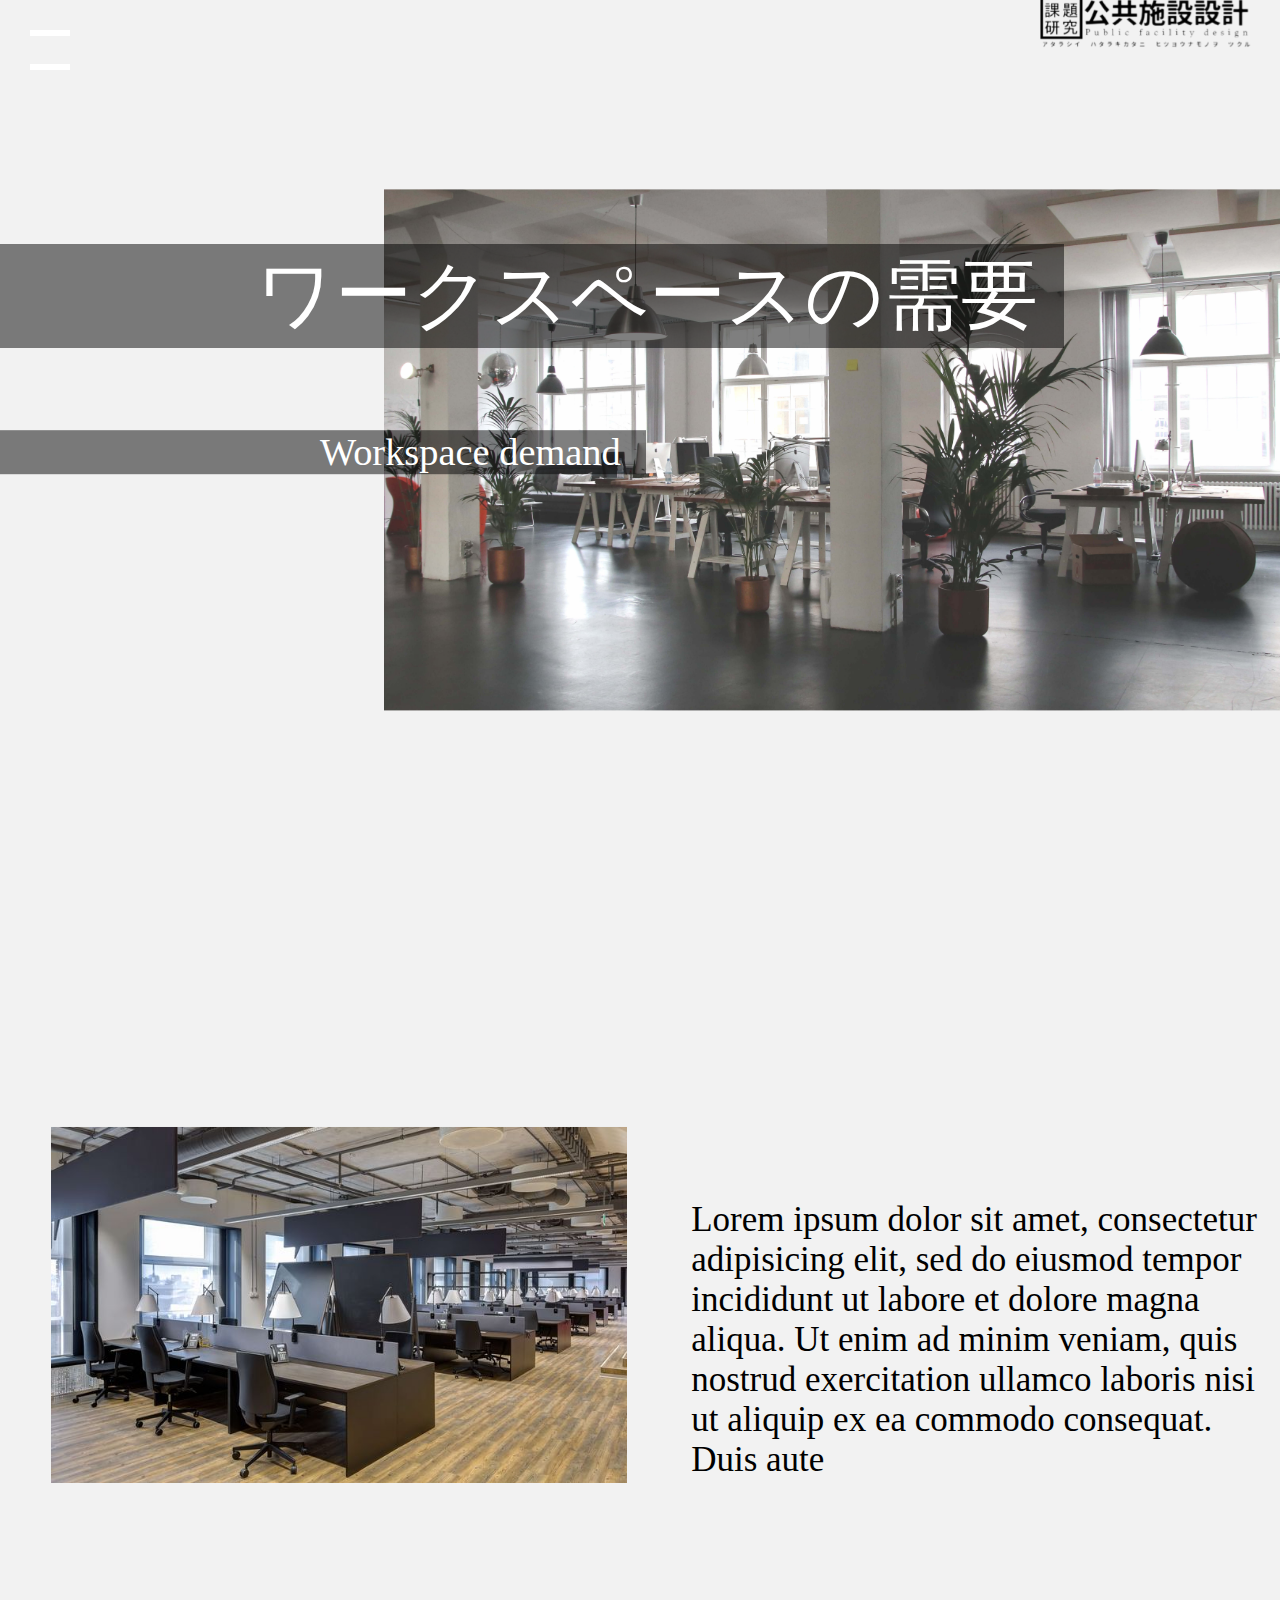
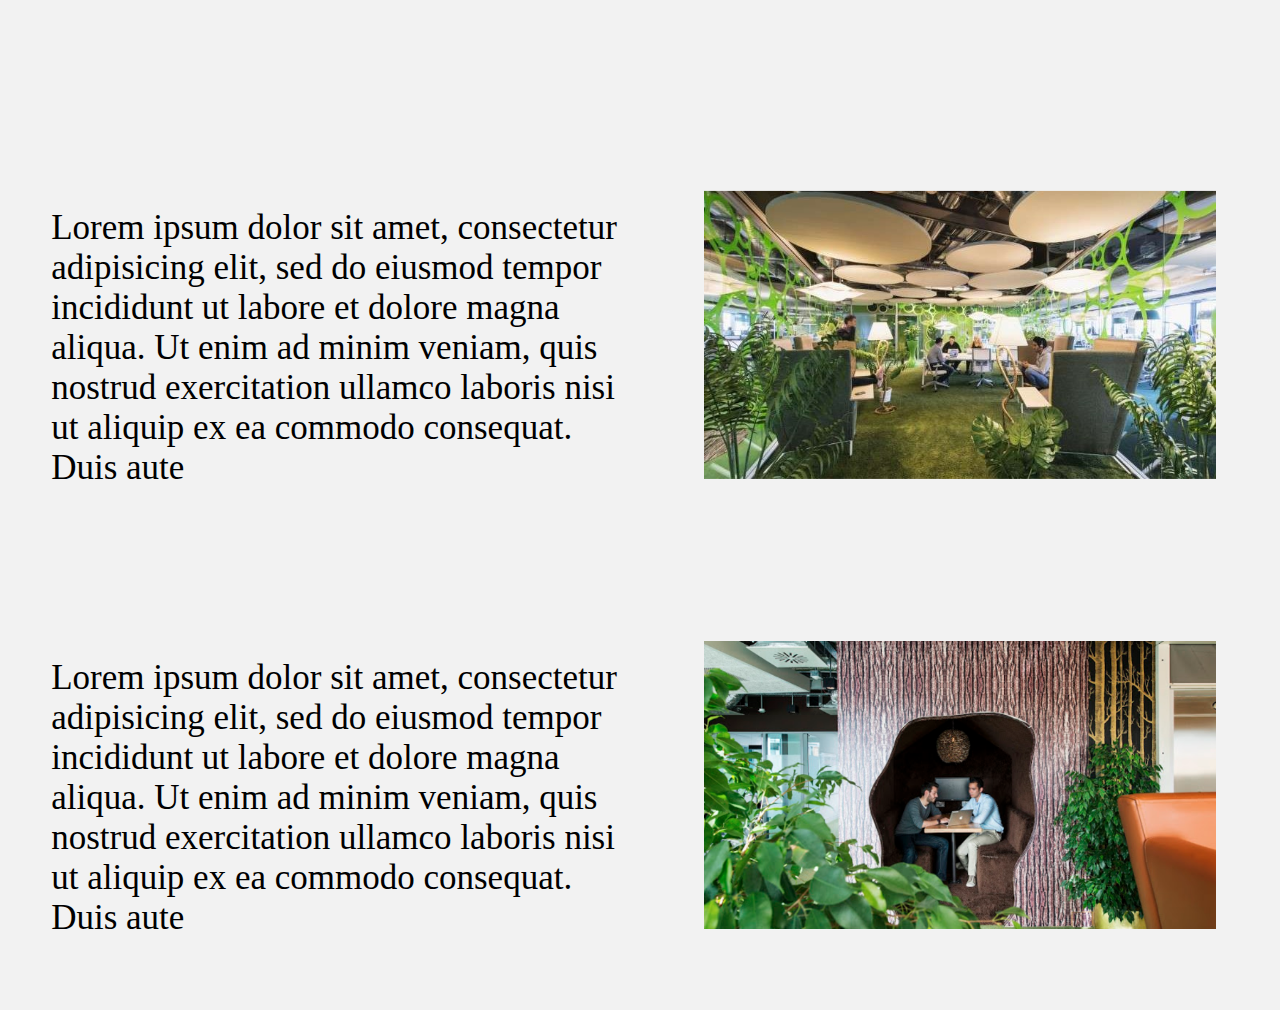
==== reiaut.html @ 99fd2c23 "first comit" ====
<!DOCTYPE html>
<html>

<head>
  <meta charset="utf-8">
  <meta name="viewport" content="width=device-width, initial-scale=1.0, maximum-scale=1.0, minimum-scale=1.0">
  <link rel="stylesheet" type="text/css" media="all" href="./css/reiaut.css" />

  <link rel="stylesheet" type='text/css' media='all' href="./css/menu.css" />
  <link
    href="https://fonts.googleapis.com/css?family=Roboto:100,100i,300,300i,400,400i,700,700i%7CMaitree:200,300,400,600,700&subset=latin-ext"
    rel="stylesheet" />
  <link rel="shortcut icon" sizes="16x16" href="images/favicons/favicon.png">
  <script src="https://code.jquery.com/jquery-3.5.1.js" integrity="sha256-QWo7LDvxbWT2tbbQ97B53yJnYU3WhH/C8ycbRAkjPDc="
    crossorigin="anonymous"></script>
  <title></title>
</head>

<body>
  <header>
    <div class="hamburger-menu">
      <div class="hamburger-menu-line line-top"></div>
      <div class="hamburger-menu-line line-bottom"></div>

      <div class="menu-background"></div>

      <div class="content">
        <ul>
          <li>はじめに</li>
          <li>オフィスレイアウト</li>
          <li>公共施設設計</li>
          <li>考察</li>
        </ul>
      </div>
    </div>
    <div class="logo"><img src="images/無題.png" alt=""></div>
  </header>

  <div id="container">
    <div class="gridbox" id="itemA"><img src="images/36770570753e8d20026a999f34835ad1.jpg" alt="">
    <div class="main">ワークスペースの需要</div><div class="sub">Workspace demand</div></div>
    <div class="gridbox" id="itemB"><img src="images/8360-00001-1.jpg" alt=""></div>
    <div class="gridbox" id="itemC"><p>Lorem ipsum dolor sit amet, consectetur adipisicing elit,
       sed do eiusmod tempor incididunt ut labore et dolore magna aliqua. Ut enim ad minim veniam,
       quis nostrud exercitation ullamco laboris nisi ut aliquip ex ea commodo consequat. Duis aute
  </p></div>
    <div class="gridbox" id="itemD"><p>Lorem ipsum dolor sit amet, consectetur adipisicing elit,
       sed do eiusmod tempor incididunt ut labore et dolore magna aliqua. Ut enim ad minim veniam,
       quis nostrud exercitation ullamco laboris nisi ut aliquip ex ea commodo consequat. Duis aute
  </p></div>
    <div class="gridbox" id="itemE"><img src="images/4a.jpg" alt=""></div>
    <div class="gridbox" id="itemF"><p>Lorem ipsum dolor sit amet, consectetur adipisicing elit,
       sed do eiusmod tempor incididunt ut labore et dolore magna aliqua. Ut enim ad minim veniam,
       quis nostrud exercitation ullamco laboris nisi ut aliquip ex ea commodo consequat. Duis aute
  </p></div>
  <div class="gridbox" id="itemG"><img src="images/5a.png" alt=""></div>

  </div>
  <!--<div class="box" id="gridA"><img src="images/36770570753e8d20026a999f34835ad1.jpg" width="100%" height="100%" alt=""></div>
  <div class="box" id="gridB"><img src="images/0e150bb7e9dddd8228ecd1ae6cfc4808.jpg" width="100%" height = "100%"alt=""></div>
  <div class="box" id="gridC"><h3>Lorem ipsum dolor sit amet consectetur adipisicing elit. Blanditiis nam aut sapiente veniam animi dolore ipsum! Amet, voluptate praesentium maxime sint a possimus. Quod iure error explicabo veniam dicta ex!</h3></div>
  <div class="box" id="gridD"><h3>Lorem ipsum dolor sit amet consectetur adipisicing elit. Odio, vel optio! Dicta, cum! Est quod repudiandae, nemo tempore et explicabo, aspernatur commodi incidunt provident reiciendis, possimus quasi quia delectus. Molestias!</h3></div>
  <div class="box" id="gridE"><img src="images/c9f34fa292e02df190f1e13b38ce5959.jpg" width="100%" height = "100%"alt=""></div>
  <div class="box" id="gridF"><img src="images/e5050ab175d338617b01f44781a71d45.jpg" width="100%"height = "100%"alt=""></div>
  <div class="box" id="gridG"><h4>Next / 公共施設設計</h4></div>
  <div class="box" id="gridH"><h5>新しい働き方の形を</h5></div>
  <div class="box" id="gridI"><h6>A  NEW  WAY  OF  WORKING</h6></div>-->
  <script src="./js/menu.js"></script>
</body>

</html>
---- css/reiaut.css ----
html{
  width: 100%;
  background-color:#171717;
  margin: 0;
  padding: 0;
}
html::-webkit-scrollbar {
  display:none;
}
body{
  margin: 0;
}

header {
  position: fixed;
  z-index: 10000;
}
.logo{
  position: fixed;
  top: -6%;
  left: 80%;
  margin: 0 0 0 auto;
}
.logo>img{
  width:100%;
}


#gridA{
  position: relative;

  height: 720px;
  width: 1200px;
  top: 160px;
  margin:0 0 0 auto;
  margin-bottom: 32px;
  background-color: aliceblue;
}
#gridB{
  position: relative;
  height: 720px;
  width: 588px;
  top: 160px;
  margin-left: 60px;
  margin-right: 80px;
  margin-top: 32px;
  float:right;
  background-color: aliceblue;
}
#gridC{
  position: relative;
  height: 560px;
  width: 572px;
  top: 160px;
  margin-left: 80px;
  margin-right: 60px;
  margin-top: 64px;
  font-size: 33px;
}
#gridD{
  position: relative;
  height: 560px;
  width: 588px;
  top: 160px;
  float: right;
  margin-left: 60px;
  margin-right: 80px;
  margin-top: 64px;
  font-size: 33px;
}
#gridE{
  position: relative;
  height: 320px;
  width: 572px;
  top: 160px;
  margin-left: 80px;
  margin-right: 60px;
  margin-top: 32px;
  margin-bottom: 40px;
  background-color: aliceblue;
}
#gridF{
  position: relative;
  height: 320px;
  width: 572px;
  top: 160px;
  margin-left: 80px;
  margin-right: 60px;
  margin-top: 40px;
  background-color: aliceblue;
}
#gridG{
  position: absolute;
  height: 200px;
  width: 100%;
  top: 280%;
  margin-top: 64px;
  text-align: center;
  font-size: 30px;
}
#gridH{
  position: absolute;
  height: 100px;
  width: 40%;
  top: 40%;
  margin-top: 64px;
  text-align: center;
  font-size: 50px;
  background-color: rgba(255, 255, 255, 0.5);
}
#gridI{
  position: absolute;
  height: 100px;
  width: 60%;
  top: 60%;
  margin-top: 64px;
  text-align: center;
  font-size: 45px;
  background-color: rgba(255, 255, 255, 0.5);
}
h3{
  color: antiquewhite;
}
h4{
  color: antiquewhite;
}
h5{
  position: relative;
  top: -50%;
  color: #171717;
}
h6{
  position: relative;
  top: -40%;
  color: #171717;
}
#container{
  display: grid;
  grid-template-rows:100vh 90vh 50vh 50vh;
  grid-template-columns: 50% 50%;
}

#itemA{
  position: relative;
  grid-row: 1;
  grid-column: 1/3;
  background-color: #f2f2f2;
}
#itemA > img{
  position: absolute;
  top: 50%;
  right: 0;
  width: 70%;
  transform: translateY(-50%);
}

.main{
  display: flex;
  position: absolute;
  top: 30%;
  font-size: 6vw;
  padding-left: 20%;
  padding-right: 2%;
  color: white;

  transform: translateY(-25%);

  background-color: rgba(0, 0, 0, 0.5);
}
.main>p{
  position: absolute;


}

.sub{
  display: flex;
  position: absolute;
  top: 50%;
  transform: translateY(-45%);
  font-size: 3vw;
  padding-left: 25%;
  padding-right: 2%;
  color: white;

  background-color: rgba(0, 0, 0, 0.5);
}
.sub>p{
  position: absolute;

}

#itemB{
  position: relative;
  grid-row: 2;
  grid-column: 1/2;
  background-color: #f2f2f2;
}
#itemB > img{
  position: absolute;
  top: 50%;
  left: 8%;
  width: 90%;
  transform: translateY(-50%);
}
#itemC{
  position: relative;
  grid-row: 2;
  grid-column: 2/3;
  background-color: #f2f2f2;
}
#itemC > p{
  position: absolute;
  top: 50%;
  left: 8%;
  width: 90%;
  font-size: 35px;
  transform: translateY(-50%);
}
#itemD{
  position: relative;
  grid-row: 3;
  grid-column: 1;
  background-color: #f2f2f2;
}
#itemD > p{
  position: absolute;
  top: 45%;
  left: 8%;
  width: 90%;
  font-size: 35px;
  transform: translateY(-50%);
}
#itemE{
  position: relative;
  grid-row: 3;
  grid-column: 2;
  background-color: #f2f2f2;
}
#itemE > img{
  position: absolute;
  top: 50%;
  left: 10%;
  width: 80%;
  transform: translateY(-50%);
}
#itemF{
  position: relative;
  grid-row: 4;
  grid-column: 1;
  background-color: #f2f2f2;
}
#itemF > p{
  position: absolute;
  top: 45%;
  left: 8%;
  width: 90%;
  font-size: 35px;
  transform: translateY(-50%);
}

#itemG{
  position: relative;
  grid-row: 4;
  grid-column: 2;
  background-color: #f2f2f2;
}
#itemG > img{
  position: absolute;
  top: 50%;
  left: 10%;
  width: 80%;
  transform: translateY(-50%);
}
 @media screen and (max-width:1025px){
   .logo{
     position: fixed;
     top: 5%;
     left: 65%;
     width:35%;
     margin: 0 0 0 auto;
   }
   .logo>img{
     width:100%;
   }
   #container{
     display: grid;
     grid-template-rows:80vh 50vh 30vh 30vh;
     grid-template-columns: 50% 50%;
   }
  img{
    position: absolute;
    top: 50%;
    right: 0;
    width: 100% ;
    transform: translateY(-50%);
  }
  .main{
    display: flex;
    align-items: center;
    position: absolute;
    width: 100%;
    top: 30%;
    transform: translateY(-25%);
    padding: 0;
    text-align: center;
    font-size: 10vw;
    color: white;

    background-color: rgba(0, 0, 0, 0.5);
  }
  .main>p{
    position: absolute;
    top: -50%;
    text-align: center;

  }

  .sub{
    display: flex;
    align-items: center;

    position: absolute;
    top: 50%;

    width: 100%;
    transform: translateY(-45%);
    font-size: 5vw;
    color: white;
    padding: 0;

    background-color: rgba(0, 0, 0, 0.5);
  }
  .sub>p{
    position: absolute;
    top: -50%;
    text-align: center;

  }
  #itemB > img{
    position: absolute;
    top: 50%;
    left: 8%;
    width: 90%;
    transform: translateY(-50%);
  }
  #itemC > p{
    position: absolute;
    top: 30%;
    left: 8%;
    width: 90%;
    font-size: 18px;
    transform: translateY(-50%);
  }
  #itemC > p{
    position: absolute;
    top: 50%;
    left: 8%;
    width: 90%;
    font-size: 18px;
    transform: translateY(-50%);
  }
  #itemD{
    position: relative;
    grid-row: 3;
    grid-column: 1;
    background-color: #f2f2f2;
  }
  #itemD > p{
    position: absolute;
    top: 50%;
    left: 8%;
    width: 90%;
    font-size: 18px;
    transform: translateY(-50%);
  }
  #itemE{
    position: relative;
    grid-row: 3;
    grid-column: 2;
    background-color: #f2f2f2;
  }
  #itemF{
    position: relative;
    grid-row: 4;
    grid-column: 1;
    background-color: #f2f2f2;
  }
  #itemF > p{
    position: absolute;
    top: 50%;
    left: 8%;
    width: 90%;
    font-size: 18px;
    transform: translateY(-50%);
  }

}
@media screen and (max-width:375px){
  #container{
    display: grid;
    grid-template-rows:100vh 30vh 30vh 30vh 30vh 30vh 30vh;
    grid-template-columns: 100%;
  }
  #itemA > img{
    position: absolute;
    top: 50%;
    right: 0;
    width: 300%;
    height: 80%
    transform: translateY(-50%);
  }

  .main{
    position: absolute;
    height: 10%;
    width: 100%;
    top: 15%;
    transform: translateY(-25%);

    background-color: rgba(0, 0, 0, 0.5);
  }
  .main>p{
    position: absolute;
    top: -5%;
    left: 10%;
    font-size: 30px;
    color: white;
  }

  .sub{
    position: absolute;
    top: 25%;
    height: 5%;
    width: 100%;
    transform: translateY(-45%);

    background-color: rgba(0, 0, 0, 0.5);
  }
  .sub>p{
    position: absolute;
    top: -35%;
    left: 40%;
    font-size: 20px;
    color: white;
  }
  #itemB > img{
    position: absolute;
    top: 50%;
    left: 8%;
    width: 90%;
    transform: translateY(-50%);
  }
  #itemC{
    position: relative;
    grid-row: 3;
    grid-column: 1;
    background-color: #f2f2f2;
  }
  #itemC > p{
    position: absolute;
    top: 30%;
    left: 8%;
    width: 90%;
    font-size: 18px;
    transform: translateY(-50%);
}
#itemD{
  position: relative;
  grid-row: 4;
  grid-column: 1;
  background-color: #f2f2f2;
  }
#itemE{
  position: relative;
  grid-row: 5;
  grid-column: 1;
  background-color: #f2f2f2;
    }
#itemF{
  position: relative;
  grid-row: 6;
  grid-column: 1;
  background-color: #f2f2f2;
      }
#itemG{
  position: relative;
  grid-row: 7;
  grid-column: 1;
  background-color: #f2f2f2;
    }
  }
---- css/menu.css ----
:root {
  --hamburger-menu-size: 100px; /* メニューの大きさ */
  --hamburger-menu-padding: 30px;
  --hamburger-menu-border-px: 6px; /* 線の太さ */
  --hamburger-menu-border-color: white; /* 線の色 */
  --hamburger-menu-transition: 0.3s; /* アニメーション秒数 */
}


.hamburger-menu {
  /*margin: 0 auto; /* 中央寄せしたいだけ */
  /*--hamburger-menu-border-color: white;*/
  /*mix-blend-mode: difference;
  */cursor: pointer;
  position: fixed;
  width: 100px;
  height:100px;
  background-color: none;
  z-index: 10;
}


.hamburger-menu-line {
  position: absolute;
  transition: var(--hamburger-menu-transition);
  width: calc(100% - var(--hamburger-menu-padding) * 2);
  height: var(--hamburger-menu-border-px);
  background-color: var(--hamburger-menu-border-color);
}


.line-top {
  top: var(--hamburger-menu-padding);
  left: var(--hamburger-menu-padding);
  z-index: 21;
}


.line-bottom {
  bottom: var(--hamburger-menu-padding);
  left: var(--hamburger-menu-padding);
  z-index: 21;
}


.hamburger-menu-active > .line-top {
  top: calc(50% - var(--hamburger-menu-border-px)/2);
  transform: rotate(45deg);
  background-color: black;
}


.hamburger-menu-active > .line-bottom {
  top: calc(50% - var(--hamburger-menu-border-px)/2);
  transform: rotate(-45deg);
  background-color: black;
}

.background{
  z-index: 1;
}

.content{
  display:inherit;
  overflow:  auto;
  position:  absolute;
  top:  0%;
  left:  0;
  z-index:  9999;
  width:  100vw;
  max-width:  330px;
  height:  100vh;
  background-color: rgba(255, 255, 255, 0.9);
  transition:  .3s ease-in-out;
  -webkit-transform: translateX(-105%);
  transform: translateX(-105%);
  z-index: 20;
}

.menu-background{
  display: none;
  position:  fixed;
  z-index:  20;
  top:  0;
  left:  0;
  width:  100%;
  height:  100%;
  background: black;
  opacity:  0;
  transition:  .3s ease-in-out;
}

.hamburger-menu-active > .menu-background{
  display: block;
  opacity: .5;
}

.hamburger-menu-active > .content{
  display: block;
  position: fixed;
  top: 0%;
  -webkit-transform: translateX(0%);
  transform: translateX(0%);
  box-shadow:  6px  0  25px rgba(0,0,0,.15);
  mix-blend-mode: inherit;

}

ul {
  list-style: none;

}

ul > li{
  position: relative;
  text-align: center;
  margin: 30px;
  font-size: 150%;
  height: 25%;
}
/*#clear{

  --hamburger-menu-border-color: #342534;
  mix-blend-mode: initial;

}*/
.change{
  --hamburger-menu-border-color: black;
}
.change.menu-background{
  display: none;
  position:  fixed;
  z-index:  99;
  top:  0;
  left:  0;
  width:  100%;
  height:  100%;
  background: white;
  opacity:  0;
  transition:  .3s ease-in-out;
}
a {	
  text-decoration: none;
  color: #4b4b4b;
}
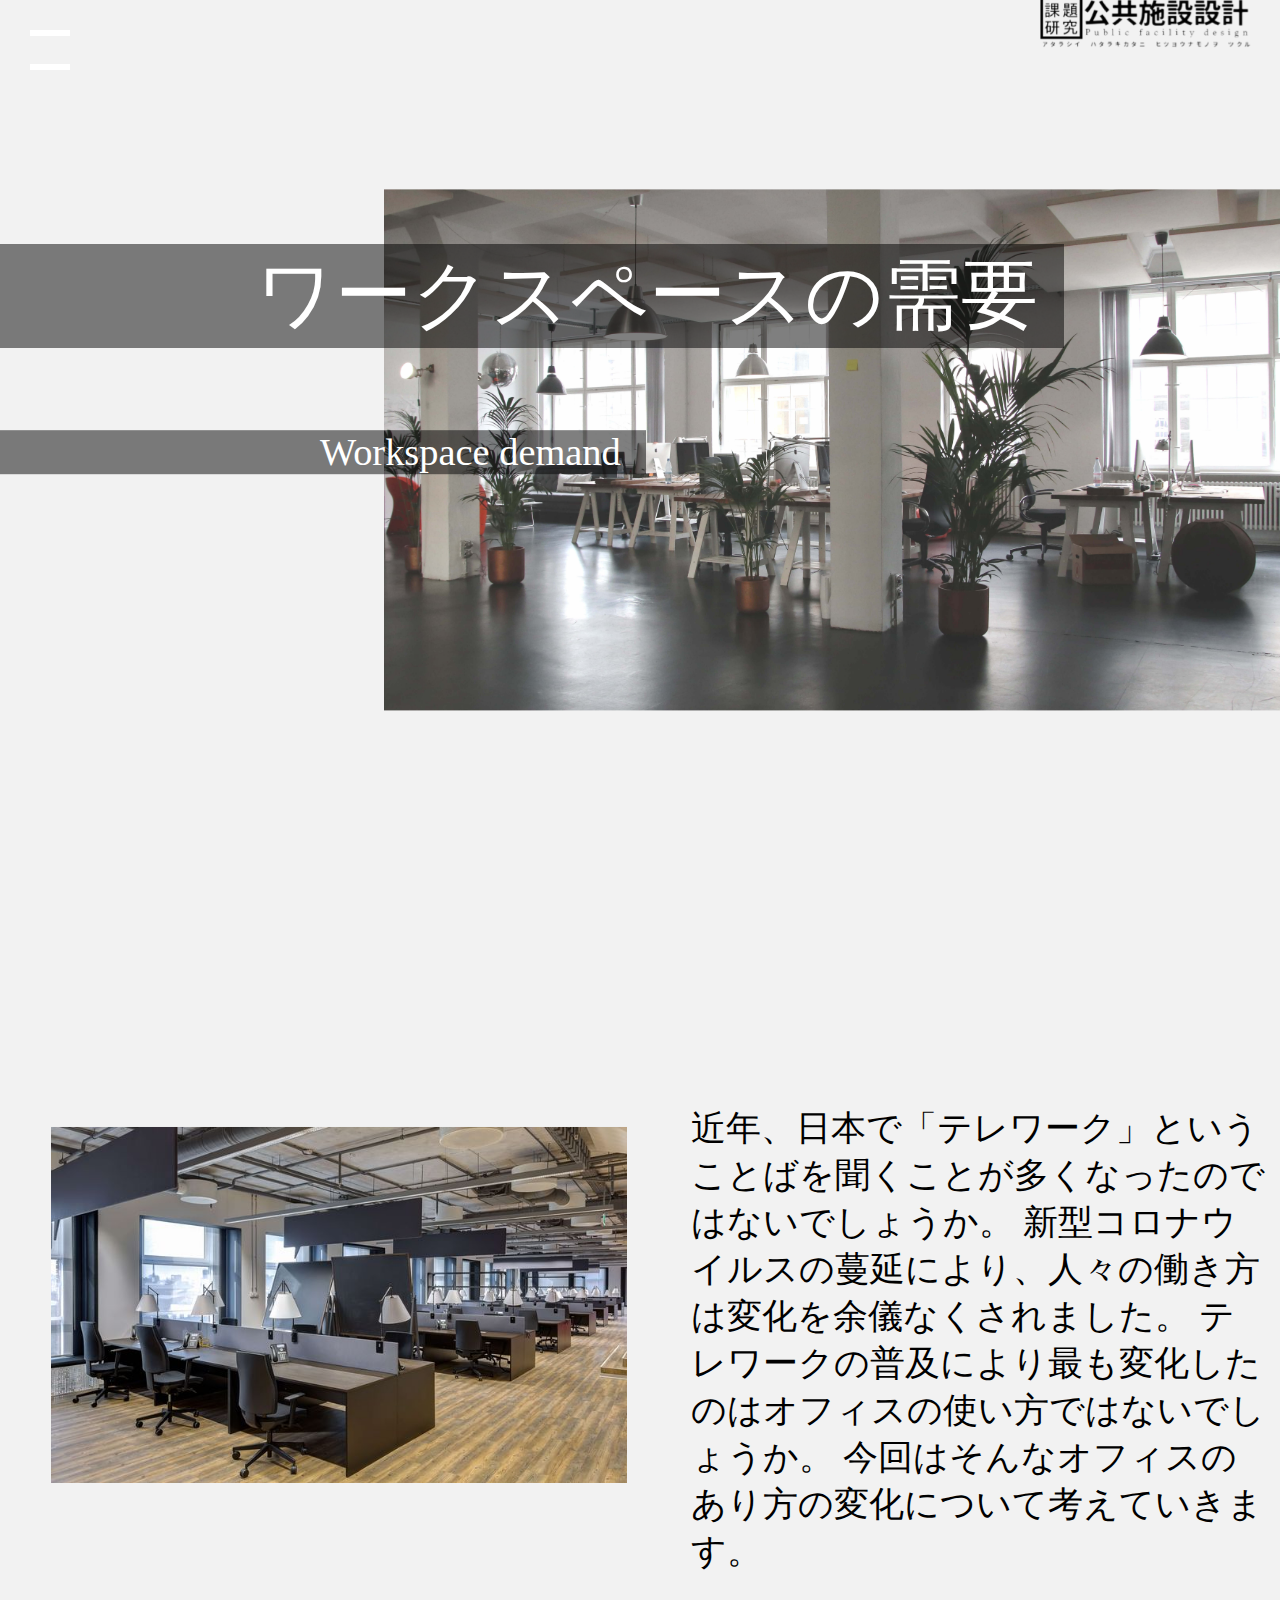
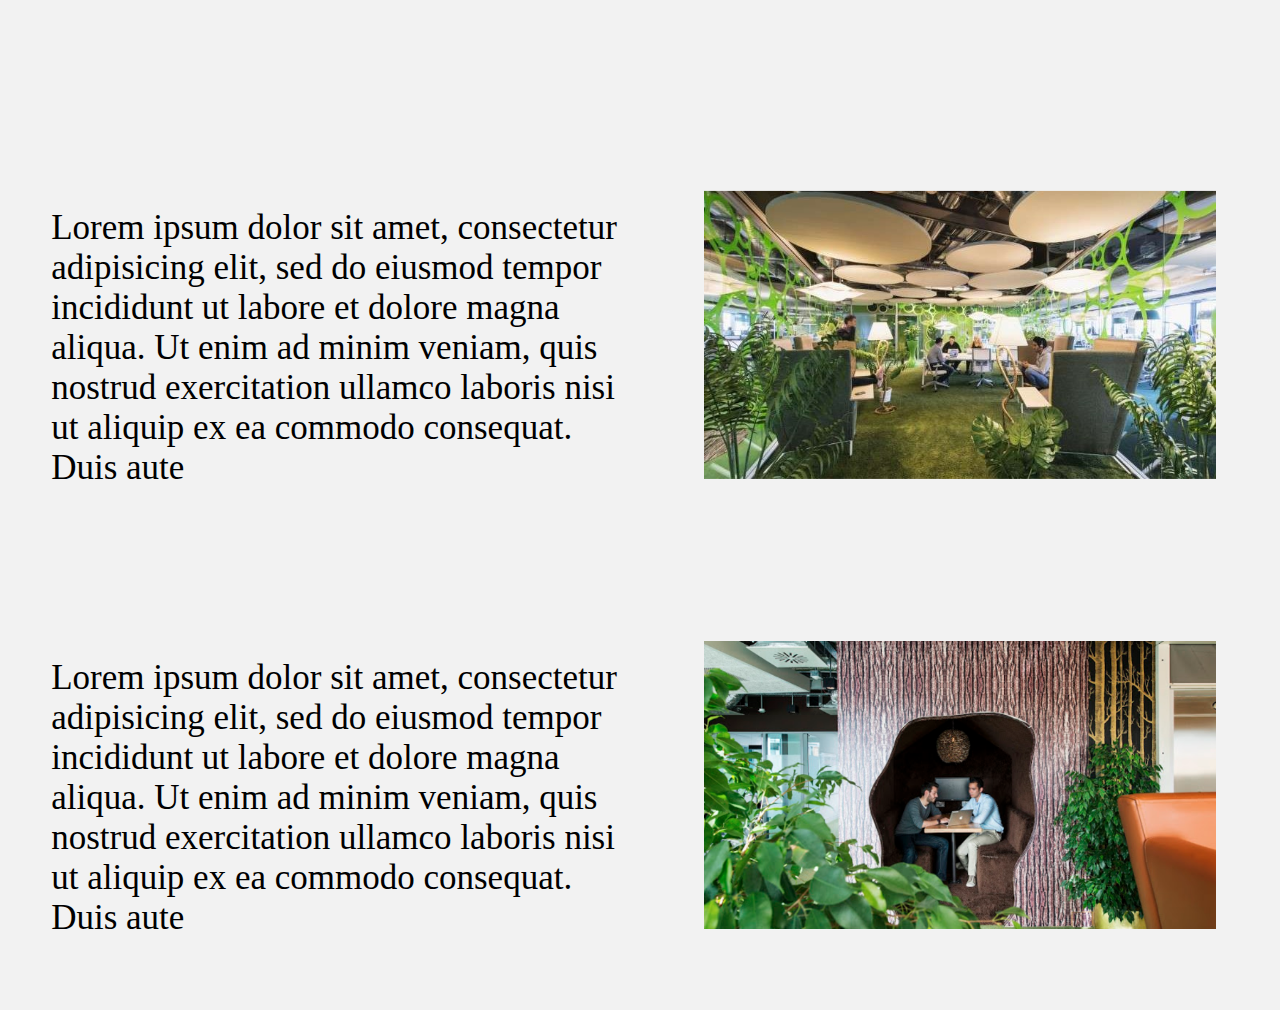
==== commit 5bb46441: "third comit" ====
--- a/reiaut.html
+++ b/reiaut.html
@@ -40,9 +40,10 @@
     <div class="gridbox" id="itemA"><img src="images/36770570753e8d20026a999f34835ad1.jpg" alt="">
     <div class="main">ワークスペースの需要</div><div class="sub">Workspace demand</div></div>
     <div class="gridbox" id="itemB"><img src="images/8360-00001-1.jpg" alt=""></div>
-    <div class="gridbox" id="itemC"><p>Lorem ipsum dolor sit amet, consectetur adipisicing elit,
-       sed do eiusmod tempor incididunt ut labore et dolore magna aliqua. Ut enim ad minim veniam,
-       quis nostrud exercitation ullamco laboris nisi ut aliquip ex ea commodo consequat. Duis aute
+    <div class="gridbox" id="itemC"><p>近年、日本で「テレワーク」ということばを聞くことが多くなったのではないでしょうか。
+      新型コロナウイルスの蔓延により、人々の働き方は変化を余儀なくされました。
+      テレワークの普及により最も変化したのはオフィスの使い方ではないでしょうか。
+      今回はそんなオフィスのあり方の変化について考えていきます。
   </p></div>
     <div class="gridbox" id="itemD"><p>Lorem ipsum dolor sit amet, consectetur adipisicing elit,
        sed do eiusmod tempor incididunt ut labore et dolore magna aliqua. Ut enim ad minim veniam,
--- a/css/reiaut.css
+++ b/css/reiaut.css
@@ -9,6 +9,11 @@
 }
 body{
   margin: 0;
+
+
+
+
+
 }
 
 header {
@@ -285,7 +290,7 @@
    }
    #container{
      display: grid;
-     grid-template-rows:80vh 50vh 30vh 30vh;
+     grid-template-rows:70vh 30vh 30vh 30vh;
      grid-template-columns: 50% 50%;
    }
   img{
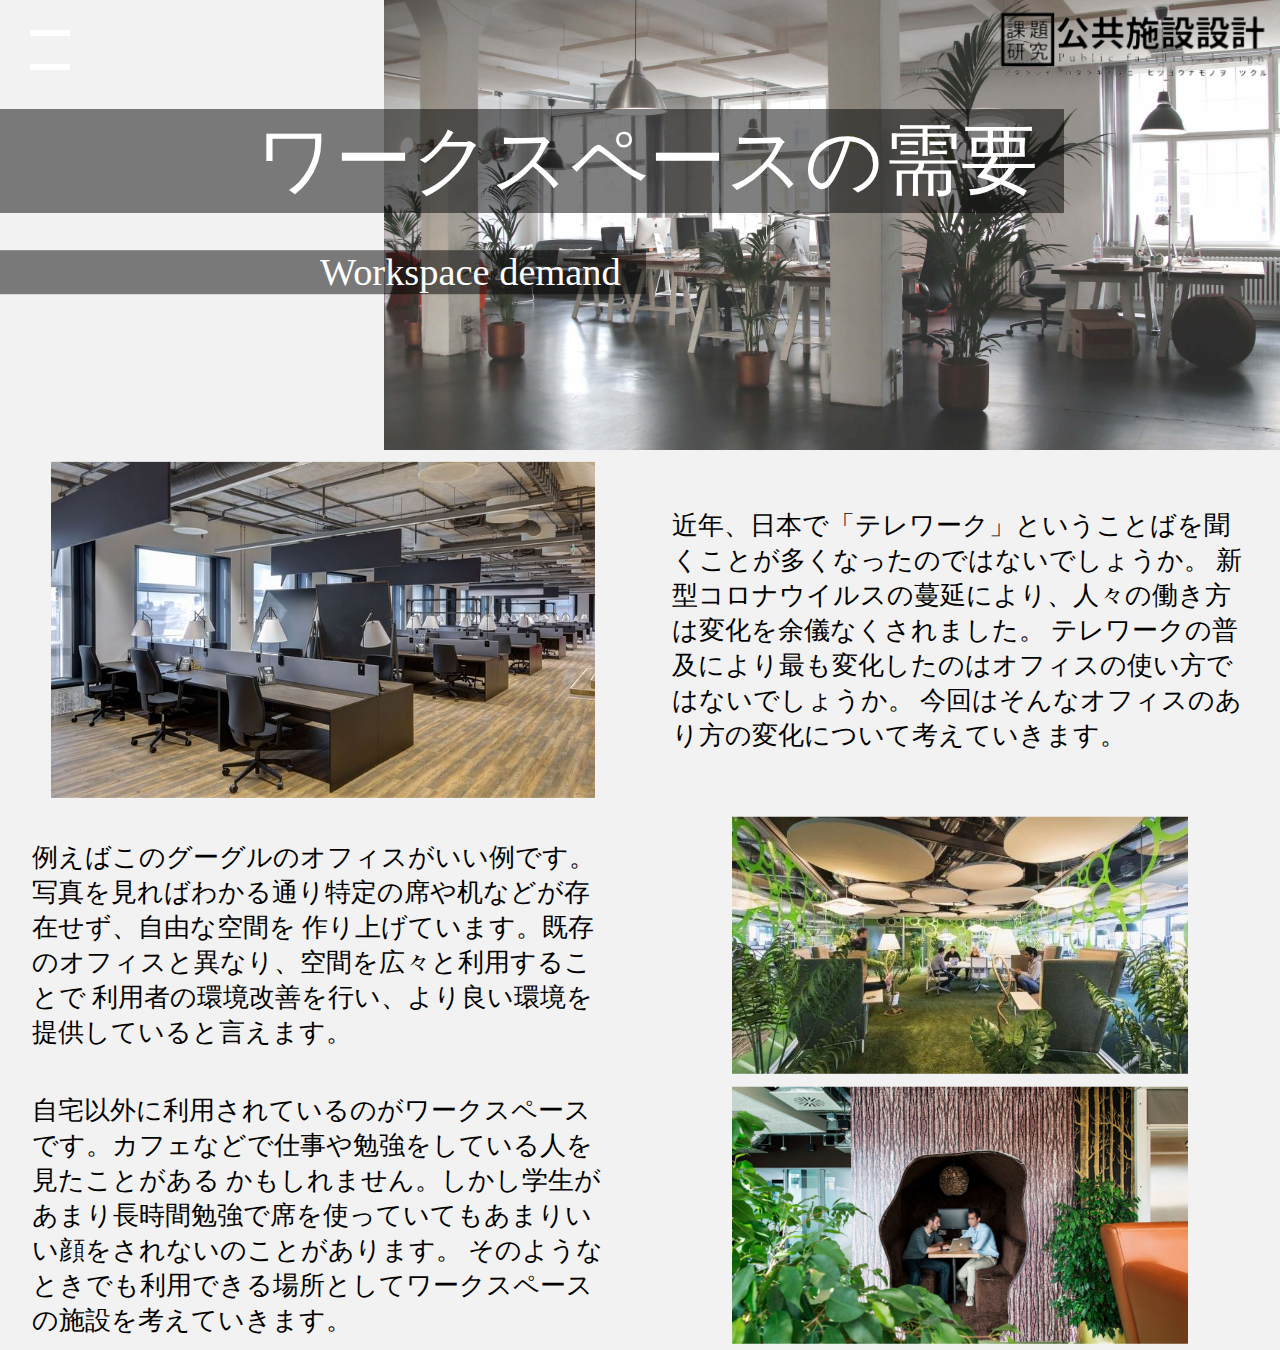
==== commit e87fab31: "05" ====
--- a/reiaut.html
+++ b/reiaut.html
@@ -26,10 +26,9 @@
 
       <div class="content">
         <ul>
-          <li>はじめに</li>
-          <li>オフィスレイアウト</li>
-          <li>公共施設設計</li>
-          <li>考察</li>
+          <li><a href="index.html">はじめに</a></li>
+          <li><a href="reiaut.html">オフィスレイアウト</a></li>
+          <li><a href="">考察</a></li>
         </ul>
       </div>
     </div>
@@ -45,14 +44,16 @@
       テレワークの普及により最も変化したのはオフィスの使い方ではないでしょうか。
       今回はそんなオフィスのあり方の変化について考えていきます。
   </p></div>
-    <div class="gridbox" id="itemD"><p>Lorem ipsum dolor sit amet, consectetur adipisicing elit,
-       sed do eiusmod tempor incididunt ut labore et dolore magna aliqua. Ut enim ad minim veniam,
-       quis nostrud exercitation ullamco laboris nisi ut aliquip ex ea commodo consequat. Duis aute
+    <div class="gridbox" id="itemD"><p>
+      例えばこのグーグルのオフィスがいい例です。写真を見ればわかる通り特定の席や机などが存在せず、自由な空間を
+      作り上げています。既存のオフィスと異なり、空間を広々と利用することで
+      利用者の環境改善を行い、より良い環境を提供していると言えます。
   </p></div>
     <div class="gridbox" id="itemE"><img src="images/4a.jpg" alt=""></div>
-    <div class="gridbox" id="itemF"><p>Lorem ipsum dolor sit amet, consectetur adipisicing elit,
-       sed do eiusmod tempor incididunt ut labore et dolore magna aliqua. Ut enim ad minim veniam,
-       quis nostrud exercitation ullamco laboris nisi ut aliquip ex ea commodo consequat. Duis aute
+    <div class="gridbox" id="itemF"><p>
+      自宅以外に利用されているのがワークスペースです。カフェなどで仕事や勉強をしている人を見たことがある
+      かもしれません。しかし学生があまり長時間勉強で席を使っていてもあまりいい顔をされないのことがあります。
+      そのようなときでも利用できる場所としてワークスペースの施設を考えていきます。
   </p></div>
   <div class="gridbox" id="itemG"><img src="images/5a.png" alt=""></div>
 
--- a/css/reiaut.css
+++ b/css/reiaut.css
@@ -9,290 +9,54 @@
 }
 body{
   margin: 0;
-
-
-
-
-
 }
 
 header {
   position: fixed;
   z-index: 10000;
+  height: 10%;
+  width: 100%;
 }
 .logo{
-  position: fixed;
-  top: -6%;
-  left: 80%;
+  position: relative;
+  left: 60%;
   margin: 0 0 0 auto;
 }
 .logo>img{
-  width:100%;
-}
-
-
-#gridA{
-  position: relative;
-
-  height: 720px;
-  width: 1200px;
-  top: 160px;
-  margin:0 0 0 auto;
-  margin-bottom: 32px;
-  background-color: aliceblue;
-}
-#gridB{
-  position: relative;
-  height: 720px;
-  width: 588px;
-  top: 160px;
-  margin-left: 60px;
-  margin-right: 80px;
-  margin-top: 32px;
-  float:right;
-  background-color: aliceblue;
-}
-#gridC{
-  position: relative;
-  height: 560px;
-  width: 572px;
-  top: 160px;
-  margin-left: 80px;
-  margin-right: 60px;
-  margin-top: 64px;
-  font-size: 33px;
-}
-#gridD{
-  position: relative;
-  height: 560px;
-  width: 588px;
-  top: 160px;
-  float: right;
-  margin-left: 60px;
-  margin-right: 80px;
-  margin-top: 64px;
-  font-size: 33px;
-}
-#gridE{
-  position: relative;
-  height: 320px;
-  width: 572px;
-  top: 160px;
-  margin-left: 80px;
-  margin-right: 60px;
-  margin-top: 32px;
-  margin-bottom: 40px;
-  background-color: aliceblue;
-}
-#gridF{
-  position: relative;
-  height: 320px;
-  width: 572px;
-  top: 160px;
-  margin-left: 80px;
-  margin-right: 60px;
-  margin-top: 40px;
-  background-color: aliceblue;
-}
-#gridG{
-  position: absolute;
-  height: 200px;
-  width: 100%;
-  top: 280%;
-  margin-top: 64px;
-  text-align: center;
-  font-size: 30px;
-}
-#gridH{
-  position: absolute;
-  height: 100px;
-  width: 40%;
-  top: 40%;
-  margin-top: 64px;
-  text-align: center;
-  font-size: 50px;
-  background-color: rgba(255, 255, 255, 0.5);
-}
-#gridI{
-  position: absolute;
-  height: 100px;
-  width: 60%;
-  top: 60%;
-  margin-top: 64px;
-  text-align: center;
-  font-size: 45px;
-  background-color: rgba(255, 255, 255, 0.5);
-}
-h3{
-  color: antiquewhite;
-}
-h4{
-  color: antiquewhite;
-}
-h5{
-  position: relative;
-  top: -50%;
-  color: #171717;
-}
-h6{
-  position: relative;
-  top: -40%;
-  color: #171717;
-}
-#container{
-  display: grid;
-  grid-template-rows:100vh 90vh 50vh 50vh;
-  grid-template-columns: 50% 50%;
-}
-
-#itemA{
-  position: relative;
-  grid-row: 1;
-  grid-column: 1/3;
-  background-color: #f2f2f2;
-}
-#itemA > img{
-  position: absolute;
-  top: 50%;
-  right: 0;
-  width: 70%;
-  transform: translateY(-50%);
-}
-
-.main{
-  display: flex;
-  position: absolute;
-  top: 30%;
-  font-size: 6vw;
-  padding-left: 20%;
-  padding-right: 2%;
-  color: white;
-
-  transform: translateY(-25%);
-
-  background-color: rgba(0, 0, 0, 0.5);
-}
-.main>p{
-  position: absolute;
-
-
-}
-
-.sub{
-  display: flex;
-  position: absolute;
-  top: 50%;
-  transform: translateY(-45%);
-  font-size: 3vw;
-  padding-left: 25%;
-  padding-right: 2%;
-  color: white;
-
-  background-color: rgba(0, 0, 0, 0.5);
-}
-.sub>p{
-  position: absolute;
-
-}
-
-#itemB{
-  position: relative;
-  grid-row: 2;
-  grid-column: 1/2;
-  background-color: #f2f2f2;
-}
-#itemB > img{
-  position: absolute;
-  top: 50%;
-  left: 8%;
-  width: 90%;
-  transform: translateY(-50%);
-}
-#itemC{
-  position: relative;
-  grid-row: 2;
-  grid-column: 2/3;
-  background-color: #f2f2f2;
-}
-#itemC > p{
-  position: absolute;
-  top: 50%;
-  left: 8%;
-  width: 90%;
-  font-size: 35px;
-  transform: translateY(-50%);
-}
-#itemD{
-  position: relative;
-  grid-row: 3;
-  grid-column: 1;
-  background-color: #f2f2f2;
-}
-#itemD > p{
-  position: absolute;
-  top: 45%;
-  left: 8%;
-  width: 90%;
-  font-size: 35px;
-  transform: translateY(-50%);
-}
-#itemE{
-  position: relative;
-  grid-row: 3;
-  grid-column: 2;
-  background-color: #f2f2f2;
-}
-#itemE > img{
-  position: absolute;
-  top: 50%;
-  left: 10%;
-  width: 80%;
-  transform: translateY(-50%);
-}
-#itemF{
-  position: relative;
-  grid-row: 4;
-  grid-column: 1;
-  background-color: #f2f2f2;
-}
-#itemF > p{
-  position: absolute;
-  top: 45%;
-  left: 8%;
-  width: 90%;
-  font-size: 35px;
-  transform: translateY(-50%);
-}
-
-#itemG{
-  position: relative;
-  grid-row: 4;
-  grid-column: 2;
-  background-color: #f2f2f2;
-}
-#itemG > img{
-  position: absolute;
-  top: 50%;
-  left: 10%;
-  width: 80%;
-  transform: translateY(-50%);
-}
- @media screen and (max-width:1025px){
+  width:40%;
+}
+ @media screen and (orientation: landscape){
    .logo{
      position: fixed;
      top: 5%;
      left: 65%;
      width:35%;
      margin: 0 0 0 auto;
+
    }
    .logo>img{
-     width:100%;
+     width:65%;
    }
    #container{
      display: grid;
-     grid-template-rows:70vh 30vh 30vh 30vh;
+     grid-template-rows:70vh 50vh 50vh 50vh;
      grid-template-columns: 50% 50%;
    }
+
+@media screen and (max-width:1300px) {
+     #container{
+       display: grid;
+       grid-template-rows:50vh 40vh 30vh 30vh;
+       grid-template-columns: 50% 50%;
+     }
+   }
+   @media screen and (max-height:400px) {
+       #container{
+         display: grid;
+         grid-template-rows:70vh 50vh 50vh 50vh;
+         grid-template-columns: 50% 50%;
+       }
+     }
   img{
     position: absolute;
     top: 50%;
@@ -302,15 +66,14 @@
   }
   .main{
     display: flex;
-    align-items: center;
-    position: absolute;
-    width: 100%;
+    position: absolute;
     top: 30%;
+    font-size: 6vw;
+    padding-left: 20%;
+    padding-right: 2%;
+    color: white;
+
     transform: translateY(-25%);
-    padding: 0;
-    text-align: center;
-    font-size: 10vw;
-    color: white;
 
     background-color: rgba(0, 0, 0, 0.5);
   }
@@ -323,16 +86,13 @@
 
   .sub{
     display: flex;
-    align-items: center;
-
-    position: absolute;
-    top: 50%;
-
-    width: 100%;
+    position: absolute;
+    top: 60%;
     transform: translateY(-45%);
-    font-size: 5vw;
+    font-size: 3vw;
+    padding-left: 25%;
+    padding-right: 2%;
     color: white;
-    padding: 0;
 
     background-color: rgba(0, 0, 0, 0.5);
   }
@@ -342,121 +102,197 @@
     text-align: center;
 
   }
+  #itemA{
+    position: relative;
+    grid-row: 1;
+    grid-column: 1/3;
+    background-color: #f2f2f2;
+  }
+  #itemA > img{
+    position: absolute;
+    top: 50%;
+    right: 0;
+    width: 70%;
+    transform: translateY(-50%);
+  }
+
+  #itemB{
+    display: flex;
+    justify-content: center;
+    align-items: center;
+    position: relative;
+    grid-row: 2;
+    grid-column: 1/2;
+    background-color: #f2f2f2;
+  }
   #itemB > img{
     position: absolute;
     top: 50%;
     left: 8%;
-    width: 90%;
-    transform: translateY(-50%);
+    max-height: 95%;
+    max-width: 85%;
+    width: auto;
+    transform: translateY(-50%);
+  }
+  #itemC{
+    display: -webkit-flex;
+    display: flex;
+    -webkit-align-items: center; /* 縦方向中央揃え（Safari用） */
+    align-items: center; /* 縦方向中央揃え */
+    -webkit-justify-content: center; /* 横方向中央揃え（Safari用） */
+    justify-content: center; /* 横方向中央揃え */
+    position: relative;
+    grid-row: 2;
+    grid-column: 2/3;
+    background-color: #f2f2f2;
   }
   #itemC > p{
-    position: absolute;
-    top: 30%;
-    left: 8%;
-    width: 90%;
-    font-size: 18px;
-    transform: translateY(-50%);
-  }
-  #itemC > p{
-    position: absolute;
-    top: 50%;
-    left: 8%;
-    width: 90%;
-    font-size: 18px;
-    transform: translateY(-50%);
+    width: 90%;
+    font-size: 2vw;
   }
   #itemD{
+    display: flex;
+    justify-content: center;
+    align-items: center;
     position: relative;
     grid-row: 3;
     grid-column: 1;
     background-color: #f2f2f2;
+
   }
   #itemD > p{
-    position: absolute;
-    top: 50%;
-    left: 8%;
-    width: 90%;
-    font-size: 18px;
-    transform: translateY(-50%);
+    width: 90%;
+    font-size: 2vw;
   }
   #itemE{
-    position: relative;
+    display: flex;
+    justify-content: center;
+    align-items: center;
+    position: relative;
+    text-align: center;
     grid-row: 3;
     grid-column: 2;
     background-color: #f2f2f2;
   }
+  #itemE>img{
+    position: absolute;
+    top: 50%;
+    margin: auto;
+    left: 0;
+    transform: translateY(-50%);
+    max-height: 95%;
+    max-width: 85%;
+    width: auto;
+  }
   #itemF{
+    display: flex;
+    justify-content: center;
+    align-items: center;
     position: relative;
     grid-row: 4;
     grid-column: 1;
     background-color: #f2f2f2;
+        overflow: hidden;
   }
   #itemF > p{
-    position: absolute;
-    top: 50%;
-    left: 8%;
-    width: 90%;
-    font-size: 18px;
-    transform: translateY(-50%);
-  }
-
-}
-@media screen and (max-width:375px){
+    width: 90%;
+    font-size: 2vw;
+  }
+  #itemG{
+    display: flex;
+    justify-content: center;
+    align-items: center;
+    position: relative;
+    grid-row: 4;
+    grid-column: 2;
+    background-color: #f2f2f2;
+  }
+  #itemG>img{
+    position: absolute;
+    top: 50%;
+    margin: auto;
+    left: 0;
+    transform: translateY(-50%);
+    max-height: 95%;
+    max-width: 85%;
+    width: auto;
+  }
+
+}
+@media screen and (orientation: portrait){
   #container{
     display: grid;
-    grid-template-rows:100vh 30vh 30vh 30vh 30vh 30vh 30vh;
-    grid-template-columns: 100%;
+    grid-template-columns: 1fr;
+    grid-template-rows:minmax(100px,100vh) minmax(30px,40vh) minmax(50px,30vh) minmax(50px,30vh) minmax(50px,30vh) minmax(50px,30vh) minmax(50px,30vh);
   }
   #itemA > img{
     position: absolute;
     top: 50%;
     right: 0;
-    width: 300%;
-    height: 80%
+    width: auto;
+    height: 100%;
     transform: translateY(-50%);
   }
 
   .main{
+    display: flex;
+    justify-content: center;
+    align-items: center;
     position: absolute;
     height: 10%;
     width: 100%;
     top: 15%;
+    font-size: 200%;
+
     transform: translateY(-25%);
-
     background-color: rgba(0, 0, 0, 0.5);
   }
   .main>p{
     position: absolute;
-    top: -5%;
-    left: 10%;
-    font-size: 30px;
+
     color: white;
   }
 
   .sub{
+    display: flex;
+    justify-content: center;
+    align-items: center;
     position: absolute;
     top: 25%;
     height: 5%;
     width: 100%;
     transform: translateY(-45%);
+    font-size: 90%;
 
     background-color: rgba(0, 0, 0, 0.5);
   }
   .sub>p{
     position: absolute;
-    top: -35%;
-    left: 40%;
     font-size: 20px;
     color: white;
   }
+  #itemB{
+    display: flex;
+    justify-content: center;
+    align-items: center;
+    position: relative;
+    grid-row: 2;
+    grid-column: 1/2;
+    background-color: #f2f2f2;
+  }
   #itemB > img{
     position: absolute;
     top: 50%;
-    left: 8%;
-    width: 90%;
-    transform: translateY(-50%);
+    transform: translateY(-50%);
+    max-height: 95%;
+    max-height: 95%;
+    width: auto;
+    height: auto;
   }
   #itemC{
+    display: flex;
+    justify-content: center;
+    align-items: center;
     position: relative;
     grid-row: 3;
     grid-column: 1;
@@ -464,34 +300,67 @@
   }
   #itemC > p{
     position: absolute;
-    top: 30%;
-    left: 8%;
     width: 90%;
     font-size: 18px;
-    transform: translateY(-50%);
 }
 #itemD{
+  display: flex;
+  justify-content: center;
+  align-items: center;
   position: relative;
   grid-row: 4;
   grid-column: 1;
   background-color: #f2f2f2;
   }
+  #itemD > p{
+    position: absolute;
+    width: 90%;
+    font-size: 18px;
+}
 #itemE{
+  display: flex;
+  justify-content: center;
+  align-items: center;
+
   position: relative;
   grid-row: 5;
   grid-column: 1;
   background-color: #f2f2f2;
     }
+#itemE>img{
+  max-height: 95%;
+  max-width: 100%;
+  width: auto;
+  height: auto;
+  }
 #itemF{
+  display: flex;
+  justify-content: center;
+  align-items: center;
   position: relative;
   grid-row: 6;
   grid-column: 1;
   background-color: #f2f2f2;
       }
+#itemF > p{
+  position: absolute;
+  width: 90%;
+  font-size: 18px;
+}
 #itemG{
+  display: flex;
+  justify-content: center;
+  align-items: center;
+
   position: relative;
   grid-row: 7;
   grid-column: 1;
   background-color: #f2f2f2;
     }
-  }
+    #itemG>img{
+          max-height: 95%;
+          max-width: 100%;
+          width: auto;
+          height: auto;
+      }
+  }
